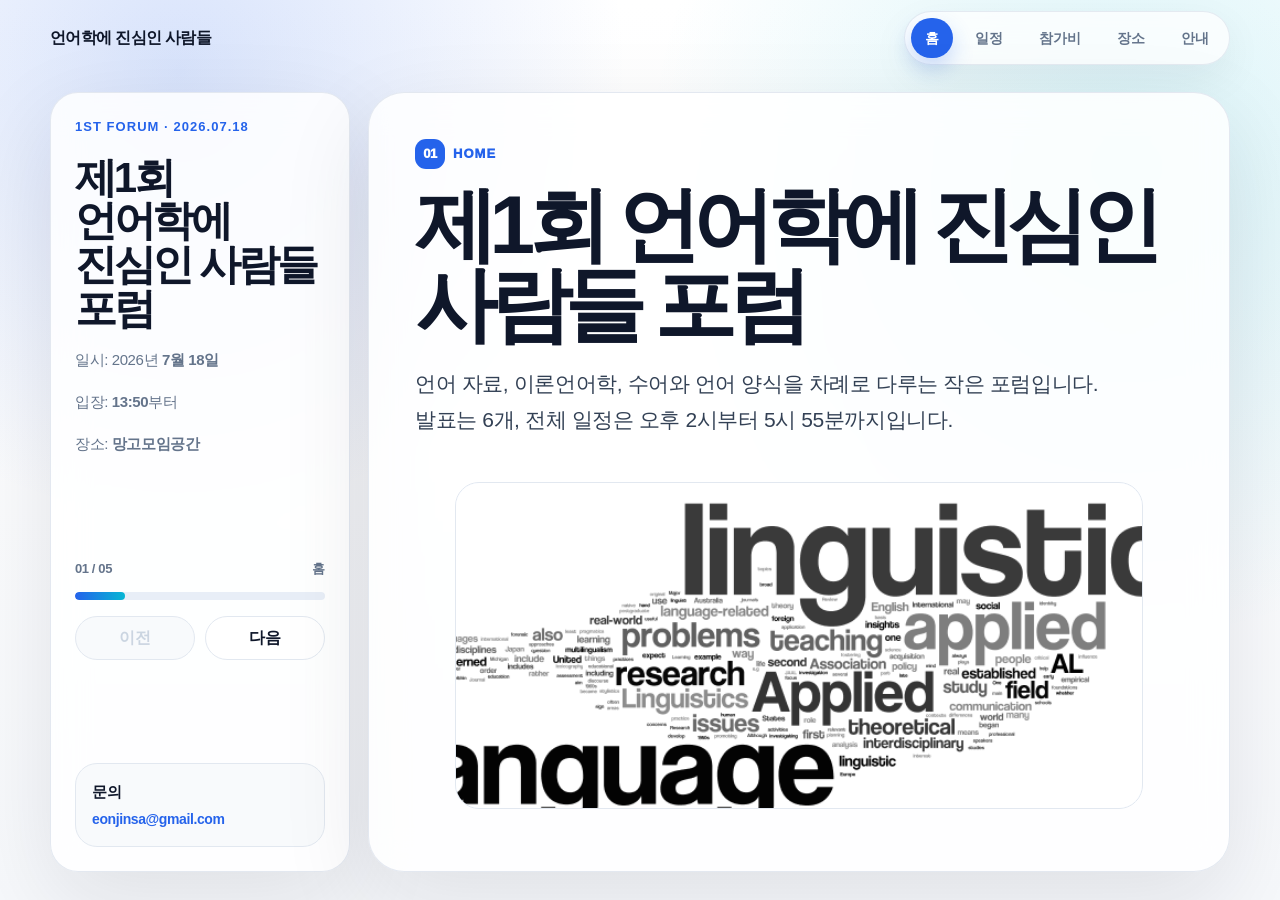
==== index.html @ 7b357a0b "Update index.html" ====
<!-- All texts are preliminary -->
<!doctype html>
<html lang="ko">
<head>
  <meta charset="utf-8" />
  <meta name="viewport" content="width=device-width, initial-scale=1" />
  <meta name="description" content="제1회 언어학에 진심인 사람들 포럼 안내: 일정, 장소, 참가비, 오시는 길" />
  <title>제1회 언어학에 진심인 사람들 포럼</title>
  <style>
    :root {
      --bg: #f6f8fb;
      --panel: #ffffff;
      --panel-2: #f8fafc;
      --ink: #0f172a;
      --muted: #64748b;
      --line: #e2e8f0;
      --accent: #2563eb;
      --accent-dark: #1d4ed8;
      --accent-soft: #eff6ff;
      --cyan: #06b6d4;
      --green: #10b981;
      --radius: 28px;
      --shadow: 0 30px 90px rgba(15, 23, 42, 0.10);
    }

    * { box-sizing: border-box; }

    html,
    body {
      height: 100%;
    }

    body {
      margin: 0;
      overflow: hidden;
      background:
        radial-gradient(circle at 14% 8%, rgba(37, 99, 235, 0.18), transparent 28rem),
        radial-gradient(circle at 88% 18%, rgba(6, 182, 212, 0.15), transparent 30rem),
        linear-gradient(180deg, #ffffff 0%, var(--bg) 100%);
      color: var(--ink);
      font-family: -apple-system, BlinkMacSystemFont, "Apple SD Gothic Neo", "Noto Sans KR", "Malgun Gothic", sans-serif;
      line-height: 1.58;
      letter-spacing: -0.025em;
      word-break: keep-all;
    }

    button,
    a {
      font: inherit;
      color: inherit;
    }

    .app {
      min-height: 100svh;
      display: grid;
      grid-template-rows: auto 1fr;
    }

    .topbar {
      width: min(1180px, calc(100% - 36px));
      margin: 0 auto;
      min-height: 76px;
      display: flex;
      align-items: center;
      justify-content: space-between;
      gap: 24px;
    }

    .brand {
      display: inline-flex;
      align-items: center;
      gap: 10px;
      min-width: max-content;
      font-weight: 900;
      letter-spacing: -0.04em;
    }

    .brand-mark {
      width: 34px;
      height: 34px;
      display: grid;
      place-items: center;
      border-radius: 12px;
      color: #fff;
      background: linear-gradient(135deg, var(--accent), var(--cyan));
      box-shadow: 0 10px 24px rgba(37, 99, 235, 0.22);
      font-size: 13px;
      letter-spacing: -0.08em;
    }

    .chapter-tabs {
      display: flex;
      align-items: center;
      gap: 8px;
      padding: 6px;
      border: 1px solid rgba(226, 232, 240, 0.9);
      border-radius: 999px;
      background: rgba(255, 255, 255, 0.75);
      backdrop-filter: blur(16px);
      box-shadow: 0 14px 40px rgba(15, 23, 42, 0.06);
    }

    .tab {
      appearance: none;
      border: 0;
      border-radius: 999px;
      background: transparent;
      color: var(--muted);
      cursor: pointer;
      padding: 9px 14px;
      font-size: 14px;
      font-weight: 800;
      transition: background 160ms ease, color 160ms ease, box-shadow 160ms ease;
    }

    .tab:hover {
      color: var(--accent);
      background: var(--accent-soft);
    }

    .tab.is-active {
      color: #fff;
      background: var(--accent);
      box-shadow: 0 10px 22px rgba(37, 99, 235, 0.24);
    }

    .deck {
      width: min(1180px, calc(100% - 36px));
      height: calc(100svh - 76px);
      min-height: 0;
      margin: 0 auto;
      padding: 16px 0 28px;
      display: grid;
      grid-template-columns: 300px minmax(0, 1fr);
      gap: 18px;
    }

    .side,
    .panel {
      min-height: 0;
      border: 1px solid rgba(226, 232, 240, 0.96);
      background: rgba(255, 255, 255, 0.84);
      backdrop-filter: blur(18px);
      box-shadow: var(--shadow);
    }

    .side {
      border-radius: var(--radius);
      padding: 24px;
      display: flex;
      flex-direction: column;
      justify-content: space-between;
      gap: 24px;
    }

    .event-label {
      margin: 0 0 18px;
      color: var(--accent);
      font-size: 13px;
      font-weight: 900;
      letter-spacing: 0.08em;
      text-transform: uppercase;
    }

    .side-title {
      margin: 0;
      font-size: clamp(28px, 3.6vw, 42px);
      line-height: 1.04;
      letter-spacing: -0.08em;
    }

    .side-copy {
      margin: 18px 0 0;
      color: var(--muted);
      font-size: 15px;
    }

    .progress-wrap {
      display: grid;
      gap: 12px;
    }

    .progress-top {
      display: flex;
      align-items: center;
      justify-content: space-between;
      gap: 14px;
      color: var(--muted);
      font-size: 13px;
      font-weight: 850;
    }

    .progress {
      height: 8px;
      overflow: hidden;
      border-radius: 999px;
      background: #e8eef7;
    }

    .progress span {
      display: block;
      width: 20%;
      height: 100%;
      border-radius: inherit;
      background: linear-gradient(90deg, var(--accent), var(--cyan));
      transition: width 260ms ease;
    }

    .side-actions {
      display: grid;
      grid-template-columns: 1fr 1fr;
      gap: 10px;
      margin-top: 16px;
    }

    .nav-button,
    .cta,
    .part-button {
      appearance: none;
      cursor: pointer;
      border: 1px solid var(--line);
      background: var(--panel);
      border-radius: 999px;
      font-weight: 900;
      transition: transform 160ms ease, background 160ms ease, color 160ms ease, border-color 160ms ease, box-shadow 160ms ease;
    }

    .nav-button {
      min-height: 44px;
      color: var(--ink);
    }

    .nav-button:hover,
    .cta.secondary:hover,
    .part-button:hover {
      transform: translateY(-1px);
      border-color: rgba(37, 99, 235, 0.35);
      color: var(--accent);
    }

    .nav-button:disabled {
      cursor: not-allowed;
      color: #cbd5e1;
      transform: none;
      background: #f8fafc;
    }

    .contact-box {
      padding: 16px;
      border-radius: 22px;
      background: var(--panel-2);
      border: 1px solid var(--line);
      color: var(--muted);
      font-size: 14px;
    }

    .contact-box strong {
      display: block;
      margin-bottom: 4px;
      color: var(--ink);
      font-size: 15px;
    }

    .contact-box a {
      text-decoration: none;
      color: var(--accent);
      font-weight: 900;
    }

    .panel {
      position: relative;
      overflow: hidden;
      border-radius: calc(var(--radius) + 8px);
    }

    .chapter {
      height: 100%;
      padding: clamp(26px, 4vw, 46px);
      display: grid;
      align-content: center;
      gap: 28px;
      animation: chapterIn 260ms ease both;
    }

    .chapter[hidden] {
      display: none !important;
    }

    @keyframes chapterIn {
      from { opacity: 0; transform: translateX(18px); }
      to { opacity: 1; transform: translateX(0); }
    }

    .chapter-header {
      display: flex;
      align-items: flex-start;
      justify-content: space-between;
      gap: 24px;
    }

    .chapter-kicker {
      display: inline-flex;
      align-items: center;
      gap: 8px;
      margin-bottom: 16px;
      color: var(--accent);
      font-size: 13px;
      font-weight: 950;
      letter-spacing: 0.08em;
      text-transform: uppercase;
    }

    .chapter-number {
      width: 30px;
      height: 30px;
      display: inline-grid;
      place-items: center;
      border-radius: 11px;
      color: #fff;
      background: var(--accent);
      letter-spacing: -0.04em;
    }

    h1,
    h2,
    h3,
    p {
      margin-top: 0;
    }

    h1 {
      max-width: 760px;
      margin-bottom: 20px;
      font-size: clamp(46px, 7vw, 82px);
      line-height: 0.98;
      letter-spacing: -0.09em;
    }

    h2 {
      margin-bottom: 12px;
      font-size: clamp(34px, 5vw, 64px);
      line-height: 1.02;
      letter-spacing: -0.085em;
    }

    .lead {
      max-width: 720px;
      margin-bottom: 0;
      color: #334155;
      font-size: clamp(17px, 2vw, 21px);
      line-height: 1.72;
    }

    .mini-note {
      color: var(--muted);
      font-size: 14px;
      font-weight: 800;
    }

    .hero-actions {
      display: flex;
      flex-wrap: wrap;
      gap: 10px;
      margin-top: 26px;
    }

    .cta {
      min-height: 46px;
      padding: 0 18px;
    }

    .cta.primary {
      border-color: transparent;
      color: #fff;
      background: var(--accent);
      box-shadow: 0 14px 30px rgba(37, 99, 235, 0.25);
    }

    .cta.primary:hover {
      background: var(--accent-dark);
      transform: translateY(-1px);
    }

    .cta.secondary {
      color: var(--ink);
      background: #fff;
    }

    .summary-grid {
      display: grid;
      grid-template-columns: repeat(4, minmax(0, 1fr));
      gap: 10px;
    }

    .summary-card,
    .info-card,
    .fee-card,
    .route-card,
    .slot,
    .notice-card {
      border: 1px solid var(--line);
      border-radius: 22px;
      background: #fff;
    }

    .summary-card {
      padding: 18px;
      min-height: 118px;
    }

    .label {
      display: block;
      margin-bottom: 10px;
      color: var(--muted);
      font-size: 13px;
      font-weight: 850;
    }

    .value {
      display: block;
      font-size: 18px;
      font-weight: 950;
      line-height: 1.35;
      letter-spacing: -0.045em;
    }

    .two-col {
      display: grid;
      grid-template-columns: 0.88fr 1.12fr;
      gap: 18px;
      align-items: start;
    }

    .info-card {
      padding: 22px;
    }

    .info-card strong {
      display: block;
      margin-bottom: 10px;
      font-size: 18px;
      letter-spacing: -0.05em;
    }

    .info-card p,
    .route-card p,
    .notice-card p {
      margin-bottom: 0;
      color: var(--muted);
    }

    .fee-grid {
      display: grid;
      grid-template-columns: repeat(3, minmax(0, 1fr));
      gap: 12px;
    }

    .fee-card {
      position: relative;
      overflow: hidden;
      padding: 24px;
      min-height: 190px;
    }

    .fee-card::after {
      content: "";
      position: absolute;
      width: 136px;
      height: 136px;
      right: -58px;
      bottom: -62px;
      border-radius: 999px;
      background: rgba(37, 99, 235, 0.10);
    }

    .fee-card:nth-child(2)::after { background: rgba(6, 182, 212, 0.12); }
    .fee-card:nth-child(3)::after { background: rgba(16, 185, 129, 0.12); }

    .fee-card strong {
      display: block;
      margin-bottom: 18px;
      color: var(--muted);
      font-size: 14px;
    }

    .fee-card span {
      display: block;
      color: var(--accent);
      font-size: clamp(34px, 5vw, 48px);
      font-weight: 950;
      line-height: 1;
      letter-spacing: -0.08em;
    }

    .fee-card p {
      position: relative;
      z-index: 1;
      margin: 18px 0 0;
      color: var(--muted);
      font-size: 14px;
    }

    .part-tabs {
      display: flex;
      flex-wrap: wrap;
      gap: 8px;
      margin-bottom: 16px;
    }

    .part-button {
      padding: 9px 14px;
      color: var(--muted);
      font-size: 14px;
      background: #fff;
    }

    .part-button.is-active {
      color: #fff;
      border-color: transparent;
      background: var(--accent);
      box-shadow: 0 10px 22px rgba(37, 99, 235, 0.20);
    }

    .part-panel[hidden] {
      display: none !important;
    }

    .schedule-box {
      display: grid;
      gap: 10px;
    }

    .slot {
      display: grid;
      grid-template-columns: 128px minmax(0, 1fr);
      gap: 18px;
      padding: 16px 18px;
    }

    .time {
      color: var(--accent);
      font-variant-numeric: tabular-nums;
      font-weight: 950;
      white-space: nowrap;
    }

    .slot h3 {
      margin: 0;
      font-size: 18px;
      font-weight: 850;
      line-height: 1.45;
      letter-spacing: -0.045em;
    }

    .meta {
      margin-top: 6px;
      color: var(--muted);
      font-size: 14px;
    }

    .muted-row {
      background: var(--panel-2);
    }

    .muted-row .time,
    .muted-row h3 {
      color: var(--muted);
    }

    .route-layout {
      display: grid;
      grid-template-columns: minmax(0, 0.9fr) minmax(0, 1.1fr);
      gap: 18px;
      align-items: start;
    }

    .route-card {
      padding: 22px;
    }

    .address {
      margin: 0 0 18px;
      font-size: clamp(24px, 3vw, 34px);
      font-weight: 950;
      line-height: 1.25;
      letter-spacing: -0.075em;
    }

    .route-list {
      margin: 0;
      padding: 0;
      list-style: none;
      display: grid;
      gap: 10px;
    }

    .route-list li {
      position: relative;
      padding-left: 34px;
      color: var(--muted);
    }

    .route-list li::before {
      content: counter(step);
      counter-increment: step;
      position: absolute;
      top: 1px;
      left: 0;
      width: 22px;
      height: 22px;
      display: grid;
      place-items: center;
      border-radius: 8px;
      color: #fff;
      background: var(--accent);
      font-size: 12px;
      font-weight: 950;
    }

    .route-list {
      counter-reset: step;
    }

    .map-card {
      overflow: hidden;
      border: 1px solid var(--line);
      border-radius: 24px;
      background: #eef4ff;
    }

    .map-card img {
      display: block;
      width: 100%;
      height: min(42vh, 360px);
      object-fit: cover;
    }

    .map-card figcaption,
    .map-fallback {
      padding: 12px 14px;
      color: var(--muted);
      font-size: 13px;
    }

    .map-fallback {
      display: none;
      min-height: 240px;
      place-items: center;
      text-align: center;
    }

    .map-card.missing .map-fallback {
      display: grid;
    }

    .notice-grid {
      display: grid;
      grid-template-columns: repeat(3, minmax(0, 1fr));
      gap: 12px;
    }

    .notice-card {
      padding: 22px;
      min-height: 170px;
    }

    .notice-card strong {
      display: block;
      margin-bottom: 12px;
      font-size: 20px;
      letter-spacing: -0.055em;
    }

    .email-link {
      display: inline-flex;
      align-items: center;
      gap: 8px;
      margin-top: 14px;
      padding: 10px 14px;
      border-radius: 999px;
      color: #fff;
      background: var(--accent);
      text-decoration: none;
      font-weight: 900;
    }

    .chapter-footer {
      display: flex;
      align-items: center;
      justify-content: space-between;
      gap: 16px;
      padding-top: 2px;
      color: var(--muted);
      font-size: 13px;
      font-weight: 800;
    }

    .mobile-tabs {
      display: none;
    }

    @media (max-width: 980px) {
      body { overflow: hidden; }

      .topbar {
        min-height: 68px;
      }

      .chapter-tabs {
        display: none;
      }

      .mobile-tabs {
        display: flex;
        gap: 8px;
        overflow-x: auto;
        padding: 0 0 8px;
        scrollbar-width: none;
      }

      .mobile-tabs::-webkit-scrollbar {
        display: none;
      }

      .deck {
        height: calc(100svh - 68px);
        padding: 10px 0 18px;
        grid-template-columns: 1fr;
        grid-template-rows: auto 1fr;
      }

      .side {
        padding: 14px;
        border-radius: 22px;
        gap: 12px;
      }

      .side-main {
        display: none;
      }

      .contact-box {
        display: none;
      }

      .side-actions {
        margin-top: 0;
      }

      .panel {
        overflow-y: auto;
        -webkit-overflow-scrolling: touch;
        border-radius: 24px;
      }

      .chapter {
        min-height: 100%;
        height: auto;
        align-content: start;
        padding: 24px;
      }

      .summary-grid,
      .fee-grid,
      .route-layout,
      .notice-grid,
      .two-col {
        grid-template-columns: 1fr;
      }

      .slot {
        grid-template-columns: 1fr;
        gap: 5px;
      }
    }

    @media (max-width: 620px) {
      .topbar,
      .deck {
        width: min(100% - 22px, 1180px);
      }

      .brand span:last-child {
        max-width: 220px;
        overflow: hidden;
        text-overflow: ellipsis;
        white-space: nowrap;
      }

      h1 {
        font-size: clamp(38px, 13vw, 60px);
      }

      h2 {
        font-size: clamp(32px, 11vw, 48px);
      }

      .summary-card,
      .fee-card,
      .info-card,
      .route-card,
      .notice-card {
        padding: 18px;
      }
    }

    @media (prefers-reduced-motion: reduce) {
      *, *::before, *::after {
        animation-duration: 1ms !important;
        transition-duration: 1ms !important;
        scroll-behavior: auto !important;
      }
    }
  </style>
</head>
<body>
  <div class="app">
    <header>
      <div class="topbar">
        <div class="brand" aria-label="언어학에 진심인 사람들">
          <span>언어학에 진심인 사람들</span>
        </div>

        <nav class="chapter-tabs" aria-label="챕터 이동" role="tablist">
          <button class="tab is-active" type="button" data-chapter="intro" role="tab" aria-selected="true">홈</button>
          <button class="tab" type="button" data-chapter="schedule" role="tab" aria-selected="false">일정</button>
          <button class="tab" type="button" data-chapter="fee" role="tab" aria-selected="false">참가비</button>
          <button class="tab" type="button" data-chapter="venue" role="tab" aria-selected="false">장소</button>
          <button class="tab" type="button" data-chapter="contact" role="tab" aria-selected="false">안내</button>
        </nav>
      </div>
    </header>

    <main class="deck">
      <aside class="side" aria-label="챕터 컨트롤">
        <div class="side-main">
          <p class="event-label">1st forum · 2026.07.18</p>
          <h2 class="side-title">제1회 언어학에 진심인 사람들 포럼</h2>
          <p class="side-copy">일시: 2026년 <b>7월 18일</b></p>
<p class="side-copy">입장: <b>13:50</b>부터</p>
<p class="side-copy">장소: <b>망고모임공간</b></p>
        </div>

        <div>
          <nav class="mobile-tabs" aria-label="모바일 챕터 이동" role="tablist">
            <button class="tab is-active" type="button" data-chapter="intro" role="tab" aria-selected="true">홈</button>
            <button class="tab" type="button" data-chapter="schedule" role="tab" aria-selected="false">일정</button>
            <button class="tab" type="button" data-chapter="fee" role="tab" aria-selected="false">참가비</button>
            <button class="tab" type="button" data-chapter="venue" role="tab" aria-selected="false">장소</button>
            <button class="tab" type="button" data-chapter="contact" role="tab" aria-selected="false">안내</button>
          </nav>

          <div class="progress-wrap" aria-label="챕터 진행률">
            <div class="progress-top">
              <span id="chapterCount">01 / 05</span>
              <span id="chapterName">Home</span>
            </div>
            <div class="progress" aria-hidden="true"><span id="progressBar"></span></div>
          </div>

          <div class="side-actions">
            <button class="nav-button" type="button" id="prevChapter">이전</button>
            <button class="nav-button" type="button" id="nextChapter">다음</button>
          </div>
        </div>

        <div class="contact-box">
          <strong>문의</strong>
          <a href="mailto:eonjinsa@gmail.com">eonjinsa@gmail.com</a>
        </div>
      </aside>

      <section class="panel" aria-live="polite">
        <article class="chapter" data-panel="intro" role="tabpanel">
          <div>
            <span class="chapter-kicker"><span class="chapter-number">01</span> Home</span>
            <h1>제1회 언어학에 진심인 사람들 포럼</h1>
            <p class="lead">
              언어 자료, 이론언어학, 수어와 언어 양식을 차례로 다루는 작은 포럼입니다.
              발표는 6개, 전체 일정은 오후 2시부터 5시 55분까지입니다.
            </p>
         

          </div>
<figure class="map-card">
          <img src="assets/linguistics.png" alt="assets/linguistics" width="300" height="200">
<figure>
        </article>

        <article class="chapter" data-panel="schedule" role="tabpanel" hidden>
          <div class="chapter-header">
            <div>
              <span class="chapter-kicker"><span class="chapter-number">02</span> Schedule</span>
              <h2>일정</h2>
            </div>
          </div>

          <div>
            <div class="part-tabs" role="tablist" aria-label="일정 세부 챕터">
              <button class="part-button is-active" type="button" data-part="part1" role="tab" aria-selected="true">1부</button>
              <button class="part-button" type="button" data-part="part2" role="tab" aria-selected="false">2부</button>
              <button class="part-button" type="button" data-part="part3" role="tab" aria-selected="false">3부</button>
              <button class="part-button" type="button" data-part="flow" role="tab" aria-selected="false">전체 흐름</button>
            </div>

            <div class="part-panel schedule-box" data-part-panel="part1">
              <article class="slot muted-row">
                <div class="time">14:00–14:05</div>
                <div><h3>개회 및 일정 안내</h3></div>
              </article>
              <article class="slot">
                <div class="time">14:05–14:30</div>
                <div>
                  <h3>문어 여진어 및 여진어파 언어들의 부정어/보빈의 거란어 내 한국어족 차용어 논문에 대한 고찰</h3>
                  <div class="meta">역사비교언어학 · 문헌학 · 국어사</div>
                </div>
              </article>
              <article class="slot">
                <div class="time">14:30–14:55</div>
                <div>
                  <h3>현 나바호어 사전의 개선 방안</h3>
                  <div class="meta">사전학 · 기술언어학 · 형태론 · 의미론</div>
                </div>
              </article>
              <article class="slot muted-row">
                <div class="time">14:55–15:25</div>
                <div><h3>1부 질의응답 및 휴식</h3></div>
              </article>
            </div>

            <div class="part-panel schedule-box" data-part-panel="part2" hidden>
              <article class="slot">
                <div class="time">15:25–15:50</div>
                <div>
                  <h3>아랍어 비연결 형태론의 음운론적 양상</h3>
                  <div class="meta">형태론 · 이론음운론</div>
                </div>
              </article>
              <article class="slot">
                <div class="time">15:50–16:15</div>
                <div>
                  <h3><i>Cue Competition in Korean Sentence Processing: Effects of Scrambling and Case Marking Attenuation</i></h3>
                  <div class="meta">통사론 · 심리언어학</div>
                </div>
              </article>
              <article class="slot muted-row">
                <div class="time">16:15–16:45</div>
                <div><h3>2부 질의응답 및 휴식</h3></div>
              </article>
            </div>

            <div class="part-panel schedule-box" data-part-panel="part3" hidden>
              <article class="slot">
                <div class="time">16:45–17:10</div>
                <div>
                  <h3>수화언어의 분류사와 오스트레일리아 원주민 언어의 동사 분류사 비교: 한국 수어와 아닌딜랴콰어를 중심으로</h3>
                  <div class="meta">수어학 · 언어유형론</div>
                </div>
              </article>
              <article class="slot">
                <div class="time">17:10–17:35</div>
                <div>
                  <h3>수어의 비선형성 및 동시성: 자질, 음소, 형태소, 단어 수준에서 나타나는 수어의 동시표현 현상</h3>
                  <div class="meta">수어음운론 · 수어음성학</div>
                </div>
              </article>
              <article class="slot muted-row">
                <div class="time">17:35–17:55</div>
                <div><h3>3부 질의응답 및 폐회</h3></div>
              </article>
            </div>

            <div class="part-panel schedule-box" data-part-panel="flow" hidden>
              <article class="slot"><div class="time">14:00</div><div><h3>개회</h3><div class="meta">일정 안내 후 1부 시작</div></div></article>
              <article class="slot"><div class="time">14:05</div><div><h3>1부 · 개별 언어 자료와 언어 기술</h3><div class="meta">발표 2개 · Q&amp;A · 휴식</div></div></article>
              <article class="slot"><div class="time">15:25</div><div><h3>2부 · 이론언어학</h3><div class="meta">발표 2개 · Q&amp;A · 휴식</div></div></article>
              <article class="slot"><div class="time">16:45</div><div><h3>3부 · 수어와 언어 양식</h3><div class="meta">발표 2개 · Q&amp;A · 폐회</div></div></article>
            </div>
          </div>
        </article>

        <article class="chapter" data-panel="fee" role="tabpanel" hidden>
          <div>
            <span class="chapter-kicker"><span class="chapter-number">03</span> Fee</span>
            <h2>참가비</h2>
            <p class="lead">참가 유형에 따라 아래 금액으로 운영됩니다. 납부와 비대면 접속 안내는 신청자에게 별도로 전달됩니다.</p>
          </div>

          <div class="fee-grid">
            <article class="fee-card">
              <strong>성인 참가</strong>
              <span>10,000원</span>
              <p>현장 참석 성인 참가자 기준입니다.</p>
            </article>
            <article class="fee-card">
              <strong>미성년자 참가</strong>
              <span>5,000원</span>
              <p>현장 참석 미성년자 참가자 기준입니다.</p>
            </article>
            <article class="fee-card">
              <strong>비대면 참가</strong>
              <span>5,000원</span>
              <p>온라인으로 참여하는 참가자 기준입니다.</p>
            </article>
          </div>

          <div class="info-card">
            <strong>입장 안내</strong>
            <p>현장 입장은 오후 1시 50분부터 가능합니다.</p>
          </div>
        </article>

        <article class="chapter" data-panel="venue" role="tabpanel" hidden>
          <div>
            <span class="chapter-kicker"><span class="chapter-number">04</span> Venue</span>
            <h2>장소</h2>
            <p class="lead">행사장은 강남역 인근의 망고모임공간입니다.</p>
          </div>

          <div class="route-layout">
            <div class="route-card">
              <p class="address">서울특별시 서초구 서초대로77길 9<br />9층 망고모임공간</p>
<br></br>
              <ol class="route-list">
                <li>강남역 10번 출구 이용을 권장합니다.</li>
                <li>서초대로77길 안쪽으로 이동합니다.</li>
                <li>건물 도착 후 엘리베이터로 9층까지 올라오시면 됩니다.</li>
              </ol>
            </div>

            <figure class="map-card">
              <img src="assets/mango-location-map.jpg" alt="강남역 주변 망고모임공간 위치 지도" onerror="this.parentElement.classList.add('missing'); this.remove();" />
              <div class="map-fallback">지도 이미지는 HTML 파일과 같은 폴더의<br /><code>mango-location-map.jpg</code>를 불러옵니다.</div>
              <figcaption>강남역 10번 출구 인근에 표시된 망고모임공간 위치 안내 지도입니다.</figcaption>
            </figure>
          </div>
        </article>

        <article class="chapter" data-panel="contact" role="tabpanel" hidden>
          <div>
            <span class="chapter-kicker"><span class="chapter-number">05</span> Guide</span>
            <h2>운영 안내</h2>
          </div>

          <div class="notice-grid">
            <article class="notice-card">
              <strong>발표 시간</strong>
              <p>각 발표는 25분으로 진행합니다.</p>
            </article>
            <article class="notice-card">
              <strong>질의응답</strong>
              <p>질의응답은 각 부가 끝난 뒤 15분 동안 종합적으로 진행합니다.</p>
            </article>
            <article class="notice-card">
              <strong>휴식</strong>
              <p>1부와 2부 종료 후 각각 15분의 휴식 시간이 있습니다.</p>
            </article>
          </div>

          <div class="two-col">
            <div class="info-card">
              <strong>포럼 구성</strong>
              <p>1부는 개별 언어 자료와 언어 기술, 2부는 이론언어학, 3부는 수어와 언어 양식을 다룹니다.</p>
            </div>
          </div>
        </article>
      </section>
    </main>
  </div>

  <script>
    const chapterOrder = ["intro", "schedule", "fee", "venue", "contact"];
    const chapterLabels = {
      intro: "홈",
      schedule: "일정",
      fee: "참가비",
      venue: "장소",
      contact: "안내"
    };

    const tabs = Array.from(document.querySelectorAll("[data-chapter]"));
    const panels = Array.from(document.querySelectorAll("[data-panel]"));
    const countEl = document.getElementById("chapterCount");
    const nameEl = document.getElementById("chapterName");
    const progressBar = document.getElementById("progressBar");
    const prevButton = document.getElementById("prevChapter");
    const nextButton = document.getElementById("nextChapter");

    let currentIndex = 0;

    function setChapter(target, updateHash = true) {
      const nextIndex = typeof target === "number" ? target : chapterOrder.indexOf(target);
      if (nextIndex < 0 || nextIndex >= chapterOrder.length) return;

      currentIndex = nextIndex;
      const activeKey = chapterOrder[currentIndex];

      panels.forEach((panel) => {
        const active = panel.dataset.panel === activeKey;
        panel.hidden = !active;
        panel.setAttribute("aria-hidden", String(!active));
      });

      tabs.forEach((tab) => {
        const active = tab.dataset.chapter === activeKey;
        tab.classList.toggle("is-active", active);
        tab.setAttribute("aria-selected", String(active));
      });

      countEl.textContent = String(currentIndex + 1).padStart(2, "0") + " / " + String(chapterOrder.length).padStart(2, "0");
      nameEl.textContent = chapterLabels[activeKey];
      progressBar.style.width = ((currentIndex + 1) / chapterOrder.length * 100) + "%";
      prevButton.disabled = currentIndex === 0;
      nextButton.disabled = currentIndex === chapterOrder.length - 1;

      if (updateHash) {
        history.replaceState(null, "", "#" + activeKey);
      }
    }

    tabs.forEach((tab) => {
      tab.addEventListener("click", () => setChapter(tab.dataset.chapter));
    });

    document.querySelectorAll("[data-go]").forEach((button) => {
      button.addEventListener("click", () => setChapter(button.dataset.go));
    });

    prevButton.addEventListener("click", () => setChapter(currentIndex - 1));
    nextButton.addEventListener("click", () => setChapter(currentIndex + 1));

    document.addEventListener("keydown", (event) => {
      if (event.key === "ArrowRight") setChapter(currentIndex + 1);
      if (event.key === "ArrowLeft") setChapter(currentIndex - 1);
    });

    document.querySelectorAll("[data-part]").forEach((button) => {
      button.addEventListener("click", () => {
        const key = button.dataset.part;
        document.querySelectorAll("[data-part]").forEach((partButton) => {
          const active = partButton.dataset.part === key;
          partButton.classList.toggle("is-active", active);
          partButton.setAttribute("aria-selected", String(active));
        });
        document.querySelectorAll("[data-part-panel]").forEach((panel) => {
          panel.hidden = panel.dataset.partPanel !== key;
        });
      });
    });

    const initialKey = location.hash.replace("#", "");
    setChapter(chapterOrder.includes(initialKey) ? initialKey : "intro", false);
  </script>
</body>
</html>
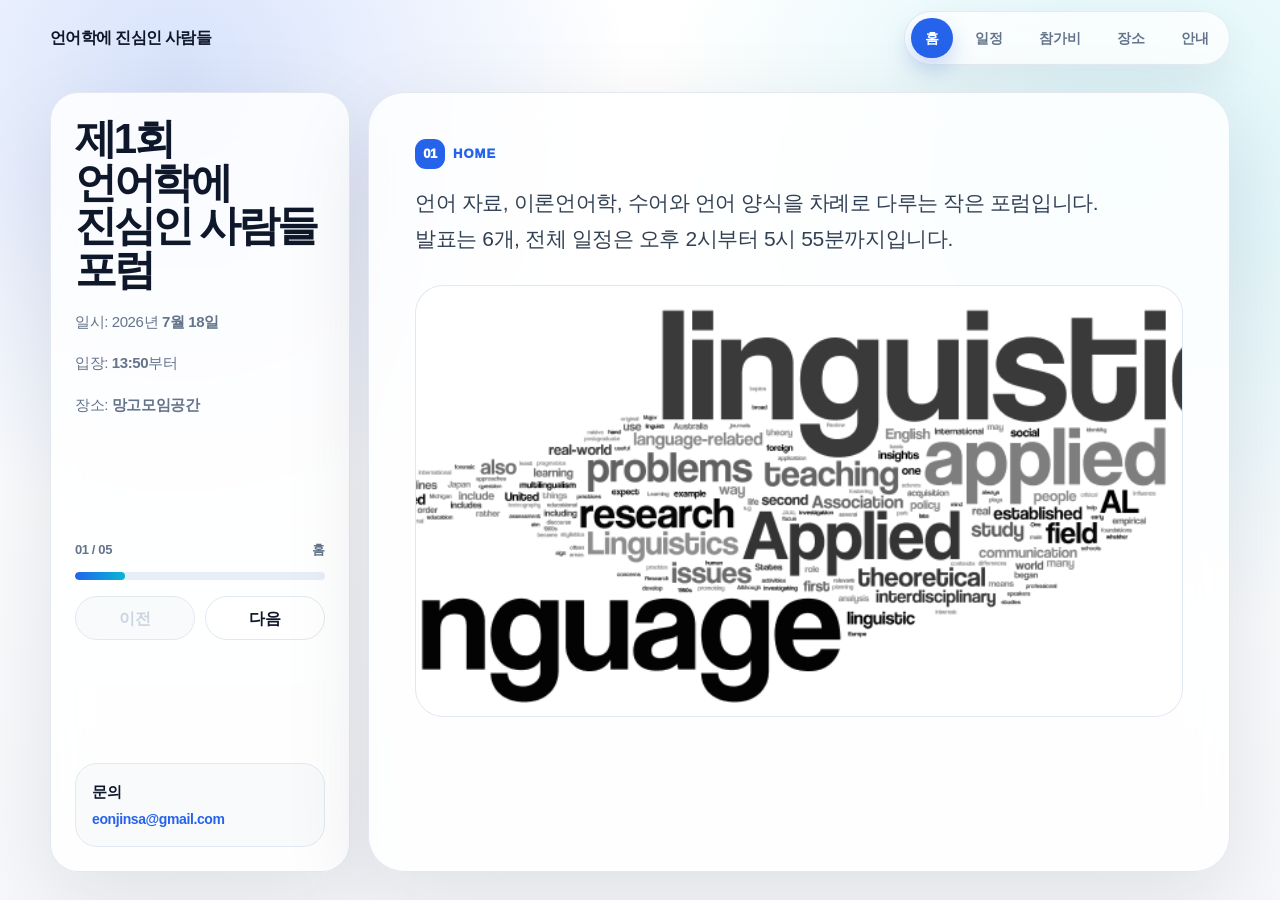
==== commit 947899d0: "Update index.html" ====
--- a/index.html
+++ b/index.html
@@ -635,6 +635,30 @@
       object-fit: cover;
     }
 
+    .chapter[data-panel="intro"] {
+      grid-template-rows: auto minmax(0, 1fr);
+      align-content: stretch;
+    }
+
+    .linguistics-card {
+      width: 100%;
+      height: 80%;
+      min-height: 0;
+      margin: 0;
+      overflow: hidden;
+      border: 1px solid var(--line);
+      border-radius: 28px;
+      background: #e2e8f0;
+    }
+
+    .linguistics-card img {
+      display: block;
+      width: 100%;
+      height: 100%;
+      object-fit: cover;
+      object-position: center;
+    }
+
     .map-card figcaption,
     .map-fallback {
       padding: 12px 14px;
@@ -760,6 +784,14 @@
         padding: 24px;
       }
 
+      .chapter[data-panel="intro"] {
+        grid-template-rows: auto minmax(320px, 1fr);
+      }
+
+      .linguistics-card {
+        min-height: 320px;
+      }
+
       .summary-grid,
       .fee-grid,
       .route-layout,
@@ -801,6 +833,11 @@
       .route-card,
       .notice-card {
         padding: 18px;
+      }
+
+
+      .linguistics-card {
+        min-height: 280px;
       }
     }
 
@@ -834,7 +871,6 @@
     <main class="deck">
       <aside class="side" aria-label="챕터 컨트롤">
         <div class="side-main">
-          <p class="event-label">1st forum · 2026.07.18</p>
           <h2 class="side-title">제1회 언어학에 진심인 사람들 포럼</h2>
           <p class="side-copy">일시: 2026년 <b>7월 18일</b></p>
 <p class="side-copy">입장: <b>13:50</b>부터</p>
@@ -874,7 +910,6 @@
         <article class="chapter" data-panel="intro" role="tabpanel">
           <div>
             <span class="chapter-kicker"><span class="chapter-number">01</span> Home</span>
-            <h1>제1회 언어학에 진심인 사람들 포럼</h1>
             <p class="lead">
               언어 자료, 이론언어학, 수어와 언어 양식을 차례로 다루는 작은 포럼입니다.
               발표는 6개, 전체 일정은 오후 2시부터 5시 55분까지입니다.
@@ -882,9 +917,10 @@
          
 
           </div>
-<figure class="map-card">
-          <img src="assets/linguistics.png" alt="assets/linguistics" width="300" height="200">
-<figure>
+
+          <figure class="linguistics-card" aria-label="언어학 포럼 이미지">
+            <img src="assets/linguistics.png" alt="언어학 포럼 이미지" />
+          </figure>
         </article>
 
         <article class="chapter" data-panel="schedule" role="tabpanel" hidden>
@@ -1031,7 +1067,6 @@
             <figure class="map-card">
               <img src="assets/mango-location-map.jpg" alt="강남역 주변 망고모임공간 위치 지도" onerror="this.parentElement.classList.add('missing'); this.remove();" />
               <div class="map-fallback">지도 이미지는 HTML 파일과 같은 폴더의<br /><code>mango-location-map.jpg</code>를 불러옵니다.</div>
-              <figcaption>강남역 10번 출구 인근에 표시된 망고모임공간 위치 안내 지도입니다.</figcaption>
             </figure>
           </div>
         </article>
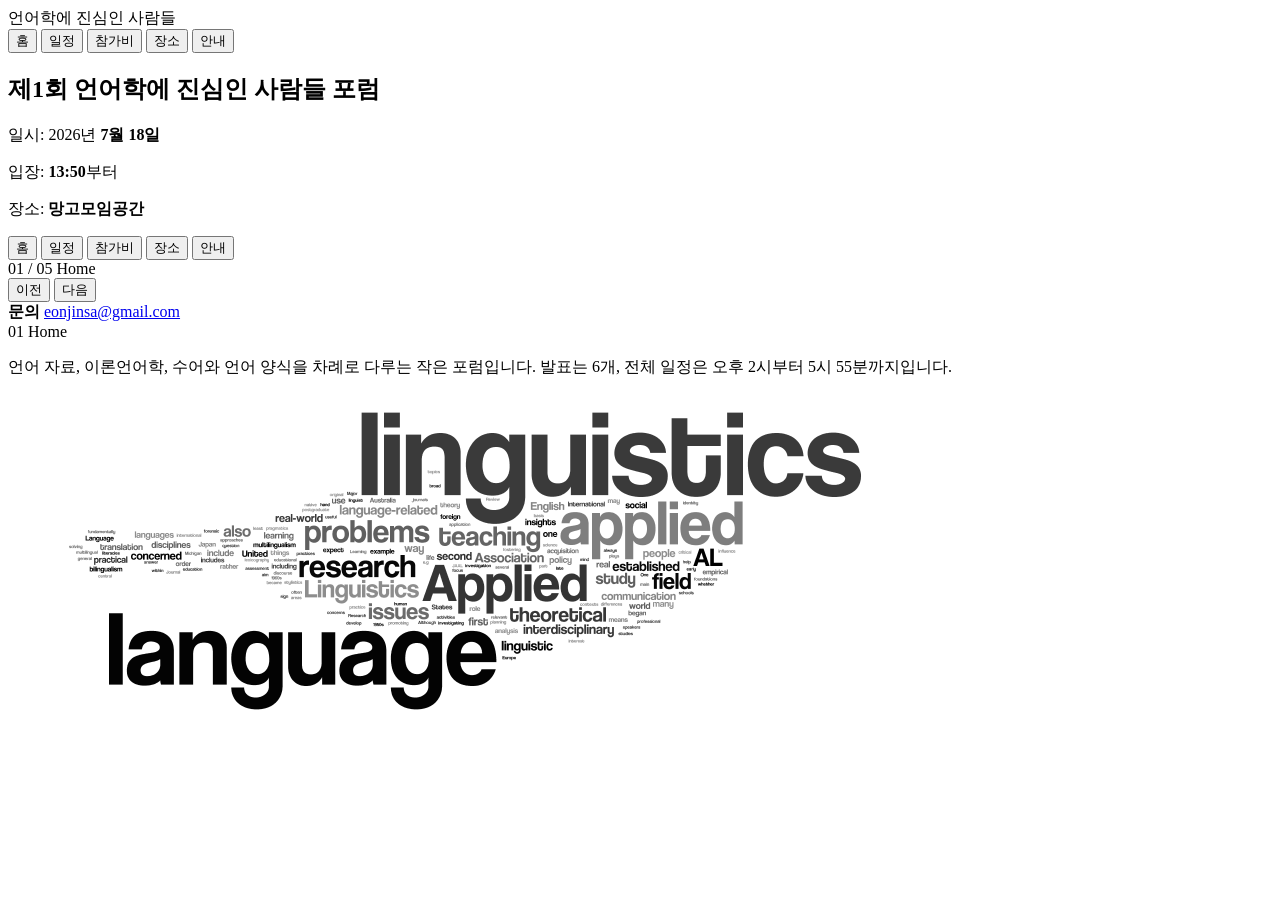
==== commit f5e45a5c: "Update index.html" ====
--- a/index.html
+++ b/index.html
@@ -1,4 +1,4 @@
-<!-- All texts are preliminary -->
+
 <!doctype html>
 <html lang="ko">
 <head>
@@ -6,849 +6,7 @@
   <meta name="viewport" content="width=device-width, initial-scale=1" />
   <meta name="description" content="제1회 언어학에 진심인 사람들 포럼 안내: 일정, 장소, 참가비, 오시는 길" />
   <title>제1회 언어학에 진심인 사람들 포럼</title>
-  <style>
-    :root {
-      --bg: #f6f8fb;
-      --panel: #ffffff;
-      --panel-2: #f8fafc;
-      --ink: #0f172a;
-      --muted: #64748b;
-      --line: #e2e8f0;
-      --accent: #2563eb;
-      --accent-dark: #1d4ed8;
-      --accent-soft: #eff6ff;
-      --cyan: #06b6d4;
-      --green: #10b981;
-      --radius: 28px;
-      --shadow: 0 30px 90px rgba(15, 23, 42, 0.10);
-    }
-
-    * { box-sizing: border-box; }
-
-    html,
-    body {
-      height: 100%;
-    }
-
-    body {
-      margin: 0;
-      overflow: hidden;
-      background:
-        radial-gradient(circle at 14% 8%, rgba(37, 99, 235, 0.18), transparent 28rem),
-        radial-gradient(circle at 88% 18%, rgba(6, 182, 212, 0.15), transparent 30rem),
-        linear-gradient(180deg, #ffffff 0%, var(--bg) 100%);
-      color: var(--ink);
-      font-family: -apple-system, BlinkMacSystemFont, "Apple SD Gothic Neo", "Noto Sans KR", "Malgun Gothic", sans-serif;
-      line-height: 1.58;
-      letter-spacing: -0.025em;
-      word-break: keep-all;
-    }
-
-    button,
-    a {
-      font: inherit;
-      color: inherit;
-    }
-
-    .app {
-      min-height: 100svh;
-      display: grid;
-      grid-template-rows: auto 1fr;
-    }
-
-    .topbar {
-      width: min(1180px, calc(100% - 36px));
-      margin: 0 auto;
-      min-height: 76px;
-      display: flex;
-      align-items: center;
-      justify-content: space-between;
-      gap: 24px;
-    }
-
-    .brand {
-      display: inline-flex;
-      align-items: center;
-      gap: 10px;
-      min-width: max-content;
-      font-weight: 900;
-      letter-spacing: -0.04em;
-    }
-
-    .brand-mark {
-      width: 34px;
-      height: 34px;
-      display: grid;
-      place-items: center;
-      border-radius: 12px;
-      color: #fff;
-      background: linear-gradient(135deg, var(--accent), var(--cyan));
-      box-shadow: 0 10px 24px rgba(37, 99, 235, 0.22);
-      font-size: 13px;
-      letter-spacing: -0.08em;
-    }
-
-    .chapter-tabs {
-      display: flex;
-      align-items: center;
-      gap: 8px;
-      padding: 6px;
-      border: 1px solid rgba(226, 232, 240, 0.9);
-      border-radius: 999px;
-      background: rgba(255, 255, 255, 0.75);
-      backdrop-filter: blur(16px);
-      box-shadow: 0 14px 40px rgba(15, 23, 42, 0.06);
-    }
-
-    .tab {
-      appearance: none;
-      border: 0;
-      border-radius: 999px;
-      background: transparent;
-      color: var(--muted);
-      cursor: pointer;
-      padding: 9px 14px;
-      font-size: 14px;
-      font-weight: 800;
-      transition: background 160ms ease, color 160ms ease, box-shadow 160ms ease;
-    }
-
-    .tab:hover {
-      color: var(--accent);
-      background: var(--accent-soft);
-    }
-
-    .tab.is-active {
-      color: #fff;
-      background: var(--accent);
-      box-shadow: 0 10px 22px rgba(37, 99, 235, 0.24);
-    }
-
-    .deck {
-      width: min(1180px, calc(100% - 36px));
-      height: calc(100svh - 76px);
-      min-height: 0;
-      margin: 0 auto;
-      padding: 16px 0 28px;
-      display: grid;
-      grid-template-columns: 300px minmax(0, 1fr);
-      gap: 18px;
-    }
-
-    .side,
-    .panel {
-      min-height: 0;
-      border: 1px solid rgba(226, 232, 240, 0.96);
-      background: rgba(255, 255, 255, 0.84);
-      backdrop-filter: blur(18px);
-      box-shadow: var(--shadow);
-    }
-
-    .side {
-      border-radius: var(--radius);
-      padding: 24px;
-      display: flex;
-      flex-direction: column;
-      justify-content: space-between;
-      gap: 24px;
-    }
-
-    .event-label {
-      margin: 0 0 18px;
-      color: var(--accent);
-      font-size: 13px;
-      font-weight: 900;
-      letter-spacing: 0.08em;
-      text-transform: uppercase;
-    }
-
-    .side-title {
-      margin: 0;
-      font-size: clamp(28px, 3.6vw, 42px);
-      line-height: 1.04;
-      letter-spacing: -0.08em;
-    }
-
-    .side-copy {
-      margin: 18px 0 0;
-      color: var(--muted);
-      font-size: 15px;
-    }
-
-    .progress-wrap {
-      display: grid;
-      gap: 12px;
-    }
-
-    .progress-top {
-      display: flex;
-      align-items: center;
-      justify-content: space-between;
-      gap: 14px;
-      color: var(--muted);
-      font-size: 13px;
-      font-weight: 850;
-    }
-
-    .progress {
-      height: 8px;
-      overflow: hidden;
-      border-radius: 999px;
-      background: #e8eef7;
-    }
-
-    .progress span {
-      display: block;
-      width: 20%;
-      height: 100%;
-      border-radius: inherit;
-      background: linear-gradient(90deg, var(--accent), var(--cyan));
-      transition: width 260ms ease;
-    }
-
-    .side-actions {
-      display: grid;
-      grid-template-columns: 1fr 1fr;
-      gap: 10px;
-      margin-top: 16px;
-    }
-
-    .nav-button,
-    .cta,
-    .part-button {
-      appearance: none;
-      cursor: pointer;
-      border: 1px solid var(--line);
-      background: var(--panel);
-      border-radius: 999px;
-      font-weight: 900;
-      transition: transform 160ms ease, background 160ms ease, color 160ms ease, border-color 160ms ease, box-shadow 160ms ease;
-    }
-
-    .nav-button {
-      min-height: 44px;
-      color: var(--ink);
-    }
-
-    .nav-button:hover,
-    .cta.secondary:hover,
-    .part-button:hover {
-      transform: translateY(-1px);
-      border-color: rgba(37, 99, 235, 0.35);
-      color: var(--accent);
-    }
-
-    .nav-button:disabled {
-      cursor: not-allowed;
-      color: #cbd5e1;
-      transform: none;
-      background: #f8fafc;
-    }
-
-    .contact-box {
-      padding: 16px;
-      border-radius: 22px;
-      background: var(--panel-2);
-      border: 1px solid var(--line);
-      color: var(--muted);
-      font-size: 14px;
-    }
-
-    .contact-box strong {
-      display: block;
-      margin-bottom: 4px;
-      color: var(--ink);
-      font-size: 15px;
-    }
-
-    .contact-box a {
-      text-decoration: none;
-      color: var(--accent);
-      font-weight: 900;
-    }
-
-    .panel {
-      position: relative;
-      overflow: hidden;
-      border-radius: calc(var(--radius) + 8px);
-    }
-
-    .chapter {
-      height: 100%;
-      padding: clamp(26px, 4vw, 46px);
-      display: grid;
-      align-content: center;
-      gap: 28px;
-      animation: chapterIn 260ms ease both;
-    }
-
-    .chapter[hidden] {
-      display: none !important;
-    }
-
-    @keyframes chapterIn {
-      from { opacity: 0; transform: translateX(18px); }
-      to { opacity: 1; transform: translateX(0); }
-    }
-
-    .chapter-header {
-      display: flex;
-      align-items: flex-start;
-      justify-content: space-between;
-      gap: 24px;
-    }
-
-    .chapter-kicker {
-      display: inline-flex;
-      align-items: center;
-      gap: 8px;
-      margin-bottom: 16px;
-      color: var(--accent);
-      font-size: 13px;
-      font-weight: 950;
-      letter-spacing: 0.08em;
-      text-transform: uppercase;
-    }
-
-    .chapter-number {
-      width: 30px;
-      height: 30px;
-      display: inline-grid;
-      place-items: center;
-      border-radius: 11px;
-      color: #fff;
-      background: var(--accent);
-      letter-spacing: -0.04em;
-    }
-
-    h1,
-    h2,
-    h3,
-    p {
-      margin-top: 0;
-    }
-
-    h1 {
-      max-width: 760px;
-      margin-bottom: 20px;
-      font-size: clamp(46px, 7vw, 82px);
-      line-height: 0.98;
-      letter-spacing: -0.09em;
-    }
-
-    h2 {
-      margin-bottom: 12px;
-      font-size: clamp(34px, 5vw, 64px);
-      line-height: 1.02;
-      letter-spacing: -0.085em;
-    }
-
-    .lead {
-      max-width: 720px;
-      margin-bottom: 0;
-      color: #334155;
-      font-size: clamp(17px, 2vw, 21px);
-      line-height: 1.72;
-    }
-
-    .mini-note {
-      color: var(--muted);
-      font-size: 14px;
-      font-weight: 800;
-    }
-
-    .hero-actions {
-      display: flex;
-      flex-wrap: wrap;
-      gap: 10px;
-      margin-top: 26px;
-    }
-
-    .cta {
-      min-height: 46px;
-      padding: 0 18px;
-    }
-
-    .cta.primary {
-      border-color: transparent;
-      color: #fff;
-      background: var(--accent);
-      box-shadow: 0 14px 30px rgba(37, 99, 235, 0.25);
-    }
-
-    .cta.primary:hover {
-      background: var(--accent-dark);
-      transform: translateY(-1px);
-    }
-
-    .cta.secondary {
-      color: var(--ink);
-      background: #fff;
-    }
-
-    .summary-grid {
-      display: grid;
-      grid-template-columns: repeat(4, minmax(0, 1fr));
-      gap: 10px;
-    }
-
-    .summary-card,
-    .info-card,
-    .fee-card,
-    .route-card,
-    .slot,
-    .notice-card {
-      border: 1px solid var(--line);
-      border-radius: 22px;
-      background: #fff;
-    }
-
-    .summary-card {
-      padding: 18px;
-      min-height: 118px;
-    }
-
-    .label {
-      display: block;
-      margin-bottom: 10px;
-      color: var(--muted);
-      font-size: 13px;
-      font-weight: 850;
-    }
-
-    .value {
-      display: block;
-      font-size: 18px;
-      font-weight: 950;
-      line-height: 1.35;
-      letter-spacing: -0.045em;
-    }
-
-    .two-col {
-      display: grid;
-      grid-template-columns: 0.88fr 1.12fr;
-      gap: 18px;
-      align-items: start;
-    }
-
-    .info-card {
-      padding: 22px;
-    }
-
-    .info-card strong {
-      display: block;
-      margin-bottom: 10px;
-      font-size: 18px;
-      letter-spacing: -0.05em;
-    }
-
-    .info-card p,
-    .route-card p,
-    .notice-card p {
-      margin-bottom: 0;
-      color: var(--muted);
-    }
-
-    .fee-grid {
-      display: grid;
-      grid-template-columns: repeat(3, minmax(0, 1fr));
-      gap: 12px;
-    }
-
-    .fee-card {
-      position: relative;
-      overflow: hidden;
-      padding: 24px;
-      min-height: 190px;
-    }
-
-    .fee-card::after {
-      content: "";
-      position: absolute;
-      width: 136px;
-      height: 136px;
-      right: -58px;
-      bottom: -62px;
-      border-radius: 999px;
-      background: rgba(37, 99, 235, 0.10);
-    }
-
-    .fee-card:nth-child(2)::after { background: rgba(6, 182, 212, 0.12); }
-    .fee-card:nth-child(3)::after { background: rgba(16, 185, 129, 0.12); }
-
-    .fee-card strong {
-      display: block;
-      margin-bottom: 18px;
-      color: var(--muted);
-      font-size: 14px;
-    }
-
-    .fee-card span {
-      display: block;
-      color: var(--accent);
-      font-size: clamp(34px, 5vw, 48px);
-      font-weight: 950;
-      line-height: 1;
-      letter-spacing: -0.08em;
-    }
-
-    .fee-card p {
-      position: relative;
-      z-index: 1;
-      margin: 18px 0 0;
-      color: var(--muted);
-      font-size: 14px;
-    }
-
-    .part-tabs {
-      display: flex;
-      flex-wrap: wrap;
-      gap: 8px;
-      margin-bottom: 16px;
-    }
-
-    .part-button {
-      padding: 9px 14px;
-      color: var(--muted);
-      font-size: 14px;
-      background: #fff;
-    }
-
-    .part-button.is-active {
-      color: #fff;
-      border-color: transparent;
-      background: var(--accent);
-      box-shadow: 0 10px 22px rgba(37, 99, 235, 0.20);
-    }
-
-    .part-panel[hidden] {
-      display: none !important;
-    }
-
-    .schedule-box {
-      display: grid;
-      gap: 10px;
-    }
-
-    .slot {
-      display: grid;
-      grid-template-columns: 128px minmax(0, 1fr);
-      gap: 18px;
-      padding: 16px 18px;
-    }
-
-    .time {
-      color: var(--accent);
-      font-variant-numeric: tabular-nums;
-      font-weight: 950;
-      white-space: nowrap;
-    }
-
-    .slot h3 {
-      margin: 0;
-      font-size: 18px;
-      font-weight: 850;
-      line-height: 1.45;
-      letter-spacing: -0.045em;
-    }
-
-    .meta {
-      margin-top: 6px;
-      color: var(--muted);
-      font-size: 14px;
-    }
-
-    .muted-row {
-      background: var(--panel-2);
-    }
-
-    .muted-row .time,
-    .muted-row h3 {
-      color: var(--muted);
-    }
-
-    .route-layout {
-      display: grid;
-      grid-template-columns: minmax(0, 0.9fr) minmax(0, 1.1fr);
-      gap: 18px;
-      align-items: start;
-    }
-
-    .route-card {
-      padding: 22px;
-    }
-
-    .address {
-      margin: 0 0 18px;
-      font-size: clamp(24px, 3vw, 34px);
-      font-weight: 950;
-      line-height: 1.25;
-      letter-spacing: -0.075em;
-    }
-
-    .route-list {
-      margin: 0;
-      padding: 0;
-      list-style: none;
-      display: grid;
-      gap: 10px;
-    }
-
-    .route-list li {
-      position: relative;
-      padding-left: 34px;
-      color: var(--muted);
-    }
-
-    .route-list li::before {
-      content: counter(step);
-      counter-increment: step;
-      position: absolute;
-      top: 1px;
-      left: 0;
-      width: 22px;
-      height: 22px;
-      display: grid;
-      place-items: center;
-      border-radius: 8px;
-      color: #fff;
-      background: var(--accent);
-      font-size: 12px;
-      font-weight: 950;
-    }
-
-    .route-list {
-      counter-reset: step;
-    }
-
-    .map-card {
-      overflow: hidden;
-      border: 1px solid var(--line);
-      border-radius: 24px;
-      background: #eef4ff;
-    }
-
-    .map-card img {
-      display: block;
-      width: 100%;
-      height: min(42vh, 360px);
-      object-fit: cover;
-    }
-
-    .chapter[data-panel="intro"] {
-      grid-template-rows: auto minmax(0, 1fr);
-      align-content: stretch;
-    }
-
-    .linguistics-card {
-      width: 100%;
-      height: 80%;
-      min-height: 0;
-      margin: 0;
-      overflow: hidden;
-      border: 1px solid var(--line);
-      border-radius: 28px;
-      background: #e2e8f0;
-    }
-
-    .linguistics-card img {
-      display: block;
-      width: 100%;
-      height: 100%;
-      object-fit: cover;
-      object-position: center;
-    }
-
-    .map-card figcaption,
-    .map-fallback {
-      padding: 12px 14px;
-      color: var(--muted);
-      font-size: 13px;
-    }
-
-    .map-fallback {
-      display: none;
-      min-height: 240px;
-      place-items: center;
-      text-align: center;
-    }
-
-    .map-card.missing .map-fallback {
-      display: grid;
-    }
-
-    .notice-grid {
-      display: grid;
-      grid-template-columns: repeat(3, minmax(0, 1fr));
-      gap: 12px;
-    }
-
-    .notice-card {
-      padding: 22px;
-      min-height: 170px;
-    }
-
-    .notice-card strong {
-      display: block;
-      margin-bottom: 12px;
-      font-size: 20px;
-      letter-spacing: -0.055em;
-    }
-
-    .email-link {
-      display: inline-flex;
-      align-items: center;
-      gap: 8px;
-      margin-top: 14px;
-      padding: 10px 14px;
-      border-radius: 999px;
-      color: #fff;
-      background: var(--accent);
-      text-decoration: none;
-      font-weight: 900;
-    }
-
-    .chapter-footer {
-      display: flex;
-      align-items: center;
-      justify-content: space-between;
-      gap: 16px;
-      padding-top: 2px;
-      color: var(--muted);
-      font-size: 13px;
-      font-weight: 800;
-    }
-
-    .mobile-tabs {
-      display: none;
-    }
-
-    @media (max-width: 980px) {
-      body { overflow: hidden; }
-
-      .topbar {
-        min-height: 68px;
-      }
-
-      .chapter-tabs {
-        display: none;
-      }
-
-      .mobile-tabs {
-        display: flex;
-        gap: 8px;
-        overflow-x: auto;
-        padding: 0 0 8px;
-        scrollbar-width: none;
-      }
-
-      .mobile-tabs::-webkit-scrollbar {
-        display: none;
-      }
-
-      .deck {
-        height: calc(100svh - 68px);
-        padding: 10px 0 18px;
-        grid-template-columns: 1fr;
-        grid-template-rows: auto 1fr;
-      }
-
-      .side {
-        padding: 14px;
-        border-radius: 22px;
-        gap: 12px;
-      }
-
-      .side-main {
-        display: none;
-      }
-
-      .contact-box {
-        display: none;
-      }
-
-      .side-actions {
-        margin-top: 0;
-      }
-
-      .panel {
-        overflow-y: auto;
-        -webkit-overflow-scrolling: touch;
-        border-radius: 24px;
-      }
-
-      .chapter {
-        min-height: 100%;
-        height: auto;
-        align-content: start;
-        padding: 24px;
-      }
-
-      .chapter[data-panel="intro"] {
-        grid-template-rows: auto minmax(320px, 1fr);
-      }
-
-      .linguistics-card {
-        min-height: 320px;
-      }
-
-      .summary-grid,
-      .fee-grid,
-      .route-layout,
-      .notice-grid,
-      .two-col {
-        grid-template-columns: 1fr;
-      }
-
-      .slot {
-        grid-template-columns: 1fr;
-        gap: 5px;
-      }
-    }
-
-    @media (max-width: 620px) {
-      .topbar,
-      .deck {
-        width: min(100% - 22px, 1180px);
-      }
-
-      .brand span:last-child {
-        max-width: 220px;
-        overflow: hidden;
-        text-overflow: ellipsis;
-        white-space: nowrap;
-      }
-
-      h1 {
-        font-size: clamp(38px, 13vw, 60px);
-      }
-
-      h2 {
-        font-size: clamp(32px, 11vw, 48px);
-      }
-
-      .summary-card,
-      .fee-card,
-      .info-card,
-      .route-card,
-      .notice-card {
-        padding: 18px;
-      }
-
-
-      .linguistics-card {
-        min-height: 280px;
-      }
-    }
-
-    @media (prefers-reduced-motion: reduce) {
-      *, *::before, *::after {
-        animation-duration: 1ms !important;
-        transition-duration: 1ms !important;
-        scroll-behavior: auto !important;
-      }
-    }
-  </style>
+  <link rel="stylesheet" href="assets/site.css" />
 </head>
 <body>
   <div class="app">
@@ -873,8 +31,8 @@
         <div class="side-main">
           <h2 class="side-title">제1회 언어학에 진심인 사람들 포럼</h2>
           <p class="side-copy">일시: 2026년 <b>7월 18일</b></p>
-<p class="side-copy">입장: <b>13:50</b>부터</p>
-<p class="side-copy">장소: <b>망고모임공간</b></p>
+          <p class="side-copy">입장: <b>13:50</b>부터</p>
+          <p class="side-copy">장소: <b>망고모임공간</b></p>
         </div>
 
         <div>
@@ -914,8 +72,6 @@
               언어 자료, 이론언어학, 수어와 언어 양식을 차례로 다루는 작은 포럼입니다.
               발표는 6개, 전체 일정은 오후 2시부터 5시 55분까지입니다.
             </p>
-         
-
           </div>
 
           <figure class="linguistics-card" aria-label="언어학 포럼 이미지">
@@ -947,15 +103,15 @@
               <article class="slot">
                 <div class="time">14:05–14:30</div>
                 <div>
-                  <h3>문어 여진어 및 여진어파 언어들의 부정어/보빈의 거란어 내 한국어족 차용어 논문에 대한 고찰</h3>
-                  <div class="meta">역사비교언어학 · 문헌학 · 국어사</div>
+                  <h3><a class="talk-link" href="talks/khitan-loanwords.html">거란어 내 한국어족 차용어에 대한 재검토 - Vovin(2017)에 대한 고찰</a></h3>
+                  <div class="meta">역사비교언어학 · 거란어 · 국어사</div>
                 </div>
               </article>
               <article class="slot">
                 <div class="time">14:30–14:55</div>
                 <div>
-                  <h3>현 나바호어 사전의 개선 방안</h3>
-                  <div class="meta">사전학 · 기술언어학 · 형태론 · 의미론</div>
+                  <h3><a class="talk-link" href="talks/navajo-lexicon.html">The Navajo Language (Young &amp; Morgan 1987)의 나바호어 어휘 제시 체계 개선 방안</a></h3>
+                  <div class="meta">사전학 · 기술언어학 · 형태론</div>
                 </div>
               </article>
               <article class="slot muted-row">
@@ -968,15 +124,15 @@
               <article class="slot">
                 <div class="time">15:25–15:50</div>
                 <div>
-                  <h3>아랍어 비연결 형태론의 음운론적 양상</h3>
-                  <div class="meta">형태론 · 이론음운론</div>
+                  <h3><a class="talk-link" href="talks/arabic-nonconcatenative.html">아랍어 비연결 형태론의 이론언어학적 함의</a></h3>
+                  <div class="meta">형태론 · 이론음운론 · 셈어</div>
                 </div>
               </article>
               <article class="slot">
                 <div class="time">15:50–16:15</div>
                 <div>
-                  <h3><i>Cue Competition in Korean Sentence Processing: Effects of Scrambling and Case Marking Attenuation</i></h3>
-                  <div class="meta">통사론 · 심리언어학</div>
+                  <h3><a class="talk-link" href="talks/korean-cue-competition.html">한국어 문장 처리에서의 단서 경쟁: 어순 도치와 격조사 약화를 중심으로</a></h3>
+                  <div class="meta">통사론 · 심리언어학 · 한국어 처리</div>
                 </div>
               </article>
               <article class="slot muted-row">
@@ -989,15 +145,15 @@
               <article class="slot">
                 <div class="time">16:45–17:10</div>
                 <div>
-                  <h3>수화언어의 분류사와 오스트레일리아 원주민 언어의 동사 분류사 비교: 한국 수어와 아닌딜랴콰어를 중심으로</h3>
-                  <div class="meta">수어학 · 언어유형론</div>
+                  <h3><a class="talk-link" href="talks/classifiers-spoken-signed.html">음성언어와 수화언어의 분류사 개념: 오스트레일리아 북부 언어와 한국 수어를 비교하며</a></h3>
+                  <div class="meta">수어학 · 언어유형론 · 분류사</div>
                 </div>
               </article>
               <article class="slot">
                 <div class="time">17:10–17:35</div>
                 <div>
-                  <h3>수어의 비선형성 및 동시성: 자질, 음소, 형태소, 단어 수준에서 나타나는 수어의 동시표현 현상</h3>
-                  <div class="meta">수어음운론 · 수어음성학</div>
+                  <h3><a class="talk-link" href="talks/sign-nonlinearity-info.html">수화언어의 비선형성(동시성)과 그 정보이론적 함의: 음성언어와 수화언어의 음운론 비교를 중심으로</a></h3>
+                  <div class="meta">수어음운론 · 수어음성학 · 정보이론</div>
                 </div>
               </article>
               <article class="slot muted-row">
@@ -1056,7 +212,7 @@
           <div class="route-layout">
             <div class="route-card">
               <p class="address">서울특별시 서초구 서초대로77길 9<br />9층 망고모임공간</p>
-<br></br>
+              <br> <br />
               <ol class="route-list">
                 <li>강남역 10번 출구 이용을 권장합니다.</li>
                 <li>서초대로77길 안쪽으로 이동합니다.</li>
@@ -1066,7 +222,7 @@
 
             <figure class="map-card">
               <img src="assets/mango-location-map.jpg" alt="강남역 주변 망고모임공간 위치 지도" onerror="this.parentElement.classList.add('missing'); this.remove();" />
-              <div class="map-fallback">지도 이미지는 HTML 파일과 같은 폴더의<br /><code>mango-location-map.jpg</code>를 불러옵니다.</div>
+              <div class="map-fallback">지도 이미지는 <code>assets/mango-location-map.jpg</code>를 불러옵니다.</div>
             </figure>
           </div>
         </article>
@@ -1103,88 +259,6 @@
     </main>
   </div>
 
-  <script>
-    const chapterOrder = ["intro", "schedule", "fee", "venue", "contact"];
-    const chapterLabels = {
-      intro: "홈",
-      schedule: "일정",
-      fee: "참가비",
-      venue: "장소",
-      contact: "안내"
-    };
-
-    const tabs = Array.from(document.querySelectorAll("[data-chapter]"));
-    const panels = Array.from(document.querySelectorAll("[data-panel]"));
-    const countEl = document.getElementById("chapterCount");
-    const nameEl = document.getElementById("chapterName");
-    const progressBar = document.getElementById("progressBar");
-    const prevButton = document.getElementById("prevChapter");
-    const nextButton = document.getElementById("nextChapter");
-
-    let currentIndex = 0;
-
-    function setChapter(target, updateHash = true) {
-      const nextIndex = typeof target === "number" ? target : chapterOrder.indexOf(target);
-      if (nextIndex < 0 || nextIndex >= chapterOrder.length) return;
-
-      currentIndex = nextIndex;
-      const activeKey = chapterOrder[currentIndex];
-
-      panels.forEach((panel) => {
-        const active = panel.dataset.panel === activeKey;
-        panel.hidden = !active;
-        panel.setAttribute("aria-hidden", String(!active));
-      });
-
-      tabs.forEach((tab) => {
-        const active = tab.dataset.chapter === activeKey;
-        tab.classList.toggle("is-active", active);
-        tab.setAttribute("aria-selected", String(active));
-      });
-
-      countEl.textContent = String(currentIndex + 1).padStart(2, "0") + " / " + String(chapterOrder.length).padStart(2, "0");
-      nameEl.textContent = chapterLabels[activeKey];
-      progressBar.style.width = ((currentIndex + 1) / chapterOrder.length * 100) + "%";
-      prevButton.disabled = currentIndex === 0;
-      nextButton.disabled = currentIndex === chapterOrder.length - 1;
-
-      if (updateHash) {
-        history.replaceState(null, "", "#" + activeKey);
-      }
-    }
-
-    tabs.forEach((tab) => {
-      tab.addEventListener("click", () => setChapter(tab.dataset.chapter));
-    });
-
-    document.querySelectorAll("[data-go]").forEach((button) => {
-      button.addEventListener("click", () => setChapter(button.dataset.go));
-    });
-
-    prevButton.addEventListener("click", () => setChapter(currentIndex - 1));
-    nextButton.addEventListener("click", () => setChapter(currentIndex + 1));
-
-    document.addEventListener("keydown", (event) => {
-      if (event.key === "ArrowRight") setChapter(currentIndex + 1);
-      if (event.key === "ArrowLeft") setChapter(currentIndex - 1);
-    });
-
-    document.querySelectorAll("[data-part]").forEach((button) => {
-      button.addEventListener("click", () => {
-        const key = button.dataset.part;
-        document.querySelectorAll("[data-part]").forEach((partButton) => {
-          const active = partButton.dataset.part === key;
-          partButton.classList.toggle("is-active", active);
-          partButton.setAttribute("aria-selected", String(active));
-        });
-        document.querySelectorAll("[data-part-panel]").forEach((panel) => {
-          panel.hidden = panel.dataset.partPanel !== key;
-        });
-      });
-    });
-
-    const initialKey = location.hash.replace("#", "");
-    setChapter(chapterOrder.includes(initialKey) ? initialKey : "intro", false);
-  </script>
+  <script src="assets/site.js"></script>
 </body>
 </html>
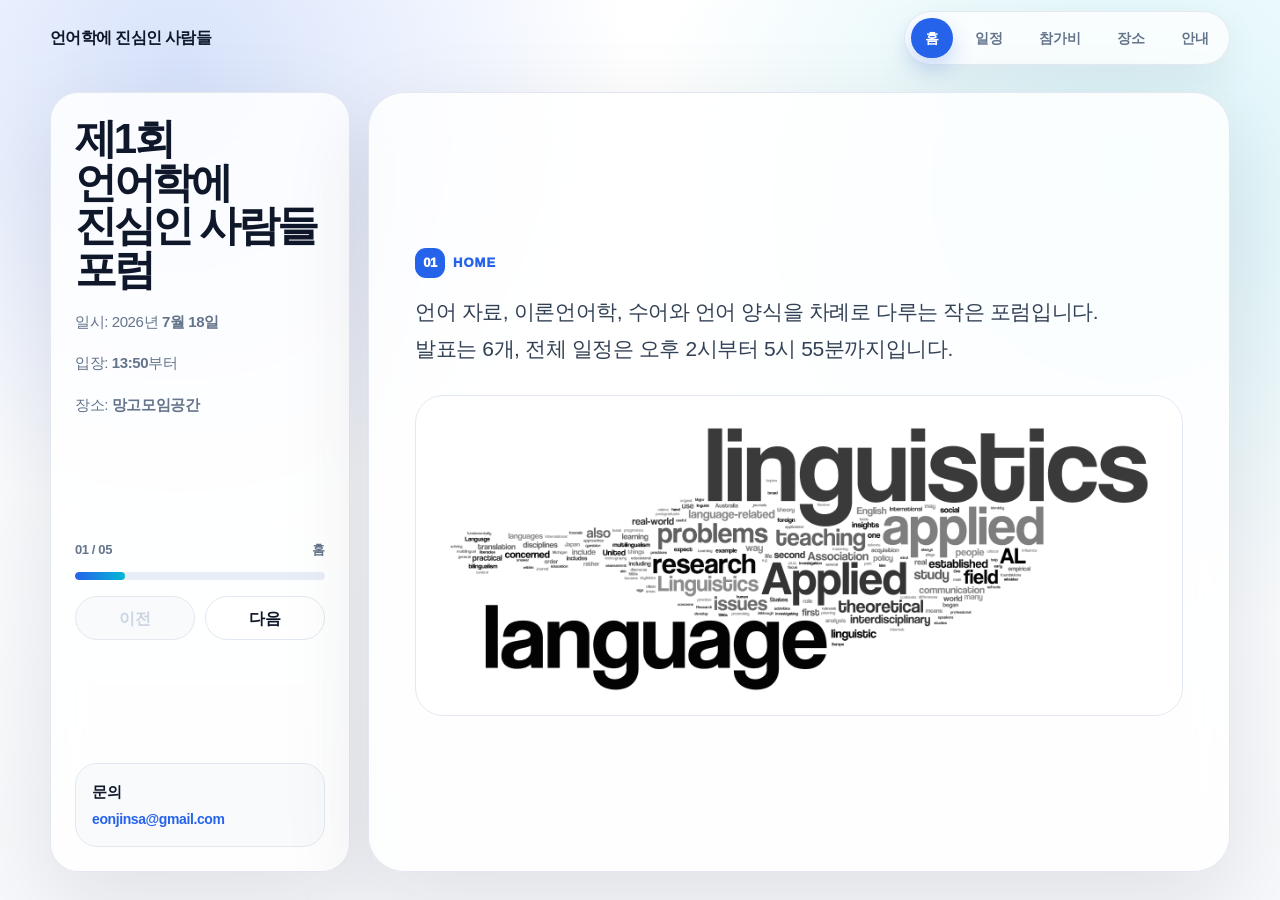
==== commit 917f4e37: "Update index.html" ====
--- a/index.html
+++ b/index.html
@@ -1,4 +1,3 @@
-
 <!doctype html>
 <html lang="ko">
 <head>
@@ -124,8 +123,8 @@
               <article class="slot">
                 <div class="time">15:25–15:50</div>
                 <div>
-                  <h3><a class="talk-link" href="talks/arabic-nonconcatenative.html">아랍어 비연결 형태론의 이론언어학적 함의</a></h3>
-                  <div class="meta">형태론 · 이론음운론 · 셈어</div>
+                  <h3><a class="talk-link" href="talks/arabic-nonconcatenative.html">비연결형태론에서 나타나는 기저형 설정의 문제와 형태론과 음운론 접면 현상: 아랍어를 중심으로</a></h3>
+                  <div class="meta">비연결형태론 · 음운론 · 아랍어 · 어휘부 · 보편문법</div>
                 </div>
               </article>
               <article class="slot">
--- a/assets/site.css
+++ b/assets/site.css
@@ -0,0 +1,976 @@
+:root {
+  --bg: #f6f8fb;
+  --panel: #ffffff;
+  --panel-2: #f8fafc;
+  --ink: #0f172a;
+  --muted: #64748b;
+  --line: #e2e8f0;
+  --accent: #2563eb;
+  --accent-dark: #1d4ed8;
+  --accent-soft: #eff6ff;
+  --cyan: #06b6d4;
+  --green: #10b981;
+  --radius: 28px;
+  --shadow: 0 30px 90px rgba(15, 23, 42, 0.10);
+}
+
+* { box-sizing: border-box; }
+
+html,
+body { height: 100%; }
+
+body {
+  margin: 0;
+  overflow: hidden;
+  background:
+    radial-gradient(circle at 14% 8%, rgba(37, 99, 235, 0.18), transparent 28rem),
+    radial-gradient(circle at 88% 18%, rgba(6, 182, 212, 0.15), transparent 30rem),
+    linear-gradient(180deg, #ffffff 0%, var(--bg) 100%);
+  color: var(--ink);
+  font-family: -apple-system, BlinkMacSystemFont, "Apple SD Gothic Neo", "Noto Sans KR", "Malgun Gothic", sans-serif;
+  line-height: 1.58;
+  letter-spacing: -0.025em;
+  word-break: keep-all;
+}
+
+button,
+a {
+  font: inherit;
+  color: inherit;
+}
+
+.app {
+  min-height: 100svh;
+  display: grid;
+  grid-template-rows: auto 1fr;
+}
+
+.topbar {
+  width: min(1180px, calc(100% - 36px));
+  margin: 0 auto;
+  min-height: 76px;
+  display: flex;
+  align-items: center;
+  justify-content: space-between;
+  gap: 24px;
+}
+
+.brand {
+  display: inline-flex;
+  align-items: center;
+  gap: 10px;
+  min-width: max-content;
+  font-weight: 900;
+  letter-spacing: -0.04em;
+}
+
+.brand a {
+  text-decoration: none;
+}
+
+.brand-mark {
+  width: 34px;
+  height: 34px;
+  display: grid;
+  place-items: center;
+  border-radius: 12px;
+  color: #fff;
+  background: linear-gradient(135deg, var(--accent), var(--cyan));
+  box-shadow: 0 10px 24px rgba(37, 99, 235, 0.22);
+  font-size: 13px;
+  letter-spacing: -0.08em;
+}
+
+.chapter-tabs {
+  display: flex;
+  align-items: center;
+  gap: 8px;
+  padding: 6px;
+  border: 1px solid rgba(226, 232, 240, 0.9);
+  border-radius: 999px;
+  background: rgba(255, 255, 255, 0.75);
+  backdrop-filter: blur(16px);
+  box-shadow: 0 14px 40px rgba(15, 23, 42, 0.06);
+}
+
+.tab {
+  display: inline-flex;
+  align-items: center;
+  justify-content: center;
+  appearance: none;
+  border: 0;
+  border-radius: 999px;
+  background: transparent;
+  color: var(--muted);
+  cursor: pointer;
+  padding: 9px 14px;
+  font-size: 14px;
+  font-weight: 800;
+  text-decoration: none;
+  transition: background 160ms ease, color 160ms ease, box-shadow 160ms ease;
+}
+
+.tab:hover {
+  color: var(--accent);
+  background: var(--accent-soft);
+}
+
+.tab.is-active {
+  color: #fff;
+  background: var(--accent);
+  box-shadow: 0 10px 22px rgba(37, 99, 235, 0.24);
+}
+
+.deck {
+  width: min(1180px, calc(100% - 36px));
+  height: calc(100svh - 76px);
+  min-height: 0;
+  margin: 0 auto;
+  padding: 16px 0 28px;
+  display: grid;
+  grid-template-columns: 300px minmax(0, 1fr);
+  gap: 18px;
+}
+
+.side,
+.panel {
+  min-height: 0;
+  border: 1px solid rgba(226, 232, 240, 0.96);
+  background: rgba(255, 255, 255, 0.84);
+  backdrop-filter: blur(18px);
+  box-shadow: var(--shadow);
+}
+
+.side {
+  border-radius: var(--radius);
+  padding: 24px;
+  display: flex;
+  flex-direction: column;
+  justify-content: space-between;
+  gap: 24px;
+}
+
+.event-label {
+  margin: 0 0 18px;
+  color: var(--accent);
+  font-size: 13px;
+  font-weight: 900;
+  letter-spacing: 0.08em;
+  text-transform: uppercase;
+}
+
+.side-title {
+  margin: 0;
+  font-size: clamp(28px, 3.6vw, 42px);
+  line-height: 1.04;
+  letter-spacing: -0.08em;
+}
+
+.side-copy {
+  margin: 18px 0 0;
+  color: var(--muted);
+  font-size: 15px;
+}
+
+.progress-wrap {
+  display: grid;
+  gap: 12px;
+}
+
+.progress-top {
+  display: flex;
+  align-items: center;
+  justify-content: space-between;
+  gap: 14px;
+  color: var(--muted);
+  font-size: 13px;
+  font-weight: 850;
+}
+
+.progress {
+  height: 8px;
+  overflow: hidden;
+  border-radius: 999px;
+  background: #e8eef7;
+}
+
+.progress span {
+  display: block;
+  width: 20%;
+  height: 100%;
+  border-radius: inherit;
+  background: linear-gradient(90deg, var(--accent), var(--cyan));
+  transition: width 260ms ease;
+}
+
+.side-actions {
+  display: grid;
+  grid-template-columns: 1fr 1fr;
+  gap: 10px;
+  margin-top: 16px;
+}
+
+.nav-button,
+.cta,
+.part-button {
+  appearance: none;
+  cursor: pointer;
+  border: 1px solid var(--line);
+  background: var(--panel);
+  border-radius: 999px;
+  font-weight: 900;
+  transition: transform 160ms ease, background 160ms ease, color 160ms ease, border-color 160ms ease, box-shadow 160ms ease;
+}
+
+.nav-button {
+  min-height: 44px;
+  color: var(--ink);
+}
+
+.nav-button:hover,
+.cta.secondary:hover,
+.part-button:hover {
+  transform: translateY(-1px);
+  border-color: rgba(37, 99, 235, 0.35);
+  color: var(--accent);
+}
+
+.nav-button:disabled {
+  cursor: not-allowed;
+  color: #cbd5e1;
+  transform: none;
+  background: #f8fafc;
+}
+
+.contact-box {
+  padding: 16px;
+  border-radius: 22px;
+  background: var(--panel-2);
+  border: 1px solid var(--line);
+  color: var(--muted);
+  font-size: 14px;
+}
+
+.contact-box strong {
+  display: block;
+  margin-bottom: 4px;
+  color: var(--ink);
+  font-size: 15px;
+}
+
+.contact-box a {
+  text-decoration: none;
+  color: var(--accent);
+  font-weight: 900;
+}
+
+.panel {
+  position: relative;
+  overflow: hidden;
+  border-radius: calc(var(--radius) + 8px);
+}
+
+.chapter {
+  height: 100%;
+  padding: clamp(26px, 4vw, 46px);
+  display: grid;
+  align-content: center;
+  gap: 28px;
+  animation: chapterIn 260ms ease both;
+}
+
+.chapter[hidden] { display: none !important; }
+
+@keyframes chapterIn {
+  from { opacity: 0; transform: translateX(18px); }
+  to { opacity: 1; transform: translateX(0); }
+}
+
+.chapter-header {
+  display: flex;
+  align-items: flex-start;
+  justify-content: space-between;
+  gap: 24px;
+}
+
+.chapter-kicker {
+  display: inline-flex;
+  align-items: center;
+  gap: 8px;
+  margin-bottom: 16px;
+  color: var(--accent);
+  font-size: 13px;
+  font-weight: 950;
+  letter-spacing: 0.08em;
+  text-transform: uppercase;
+}
+
+.chapter-number {
+  width: 30px;
+  height: 30px;
+  display: inline-grid;
+  place-items: center;
+  border-radius: 11px;
+  color: #fff;
+  background: var(--accent);
+  letter-spacing: -0.04em;
+}
+
+h1,
+h2,
+h3,
+p { margin-top: 0; }
+
+h1 {
+  max-width: 760px;
+  margin-bottom: 20px;
+  font-size: clamp(46px, 7vw, 82px);
+  line-height: 0.98;
+  letter-spacing: -0.09em;
+}
+
+h2 {
+  margin-bottom: 12px;
+  font-size: clamp(34px, 5vw, 64px);
+  line-height: 1.02;
+  letter-spacing: -0.085em;
+}
+
+.lead {
+  max-width: 720px;
+  margin-bottom: 0;
+  color: #334155;
+  font-size: clamp(17px, 2vw, 21px);
+  line-height: 1.72;
+}
+
+.mini-note {
+  color: var(--muted);
+  font-size: 14px;
+  font-weight: 800;
+}
+
+.hero-actions {
+  display: flex;
+  flex-wrap: wrap;
+  gap: 10px;
+  margin-top: 26px;
+}
+
+.cta {
+  min-height: 46px;
+  padding: 0 18px;
+  text-decoration: none;
+  display: inline-flex;
+  align-items: center;
+  justify-content: center;
+}
+
+.cta.primary {
+  border-color: transparent;
+  color: #fff;
+  background: var(--accent);
+  box-shadow: 0 14px 30px rgba(37, 99, 235, 0.25);
+}
+
+.cta.primary:hover {
+  background: var(--accent-dark);
+  transform: translateY(-1px);
+}
+
+.cta.secondary {
+  color: var(--ink);
+  background: #fff;
+}
+
+.summary-grid {
+  display: grid;
+  grid-template-columns: repeat(4, minmax(0, 1fr));
+  gap: 10px;
+}
+
+.summary-card,
+.info-card,
+.fee-card,
+.route-card,
+.slot,
+.notice-card,
+.abstract-card {
+  border: 1px solid var(--line);
+  border-radius: 22px;
+  background: #fff;
+}
+
+.summary-card {
+  padding: 18px;
+  min-height: 118px;
+}
+
+.label {
+  display: block;
+  margin-bottom: 10px;
+  color: var(--muted);
+  font-size: 13px;
+  font-weight: 850;
+}
+
+.value {
+  display: block;
+  font-size: 18px;
+  font-weight: 950;
+  line-height: 1.35;
+  letter-spacing: -0.045em;
+}
+
+.two-col {
+  display: grid;
+  grid-template-columns: 0.88fr 1.12fr;
+  gap: 18px;
+  align-items: start;
+}
+
+.info-card { padding: 22px; }
+
+.info-card strong {
+  display: block;
+  margin-bottom: 10px;
+  font-size: 18px;
+  letter-spacing: -0.05em;
+}
+
+.info-card p,
+.route-card p,
+.notice-card p { margin-bottom: 0; color: var(--muted); }
+
+.fee-grid {
+  display: grid;
+  grid-template-columns: repeat(3, minmax(0, 1fr));
+  gap: 12px;
+}
+
+.fee-card {
+  position: relative;
+  overflow: hidden;
+  padding: 24px;
+  min-height: 190px;
+}
+
+.fee-card::after {
+  content: "";
+  position: absolute;
+  width: 136px;
+  height: 136px;
+  right: -58px;
+  bottom: -62px;
+  border-radius: 999px;
+  background: rgba(37, 99, 235, 0.10);
+}
+
+.fee-card:nth-child(2)::after { background: rgba(6, 182, 212, 0.12); }
+.fee-card:nth-child(3)::after { background: rgba(16, 185, 129, 0.12); }
+
+.fee-card strong {
+  display: block;
+  margin-bottom: 18px;
+  color: var(--muted);
+  font-size: 14px;
+}
+
+.fee-card span {
+  display: block;
+  color: var(--accent);
+  font-size: clamp(34px, 5vw, 48px);
+  font-weight: 950;
+  line-height: 1;
+  letter-spacing: -0.08em;
+}
+
+.fee-card p {
+  position: relative;
+  z-index: 1;
+  margin: 18px 0 0;
+  color: var(--muted);
+  font-size: 14px;
+}
+
+.part-tabs {
+  display: flex;
+  flex-wrap: wrap;
+  gap: 8px;
+  margin-bottom: 16px;
+}
+
+.part-button {
+  padding: 9px 14px;
+  color: var(--muted);
+  font-size: 14px;
+  background: #fff;
+}
+
+.part-button.is-active {
+  color: #fff;
+  border-color: transparent;
+  background: var(--accent);
+  box-shadow: 0 10px 22px rgba(37, 99, 235, 0.20);
+}
+
+.part-panel[hidden] { display: none !important; }
+
+.schedule-box { display: grid; gap: 10px; }
+
+.slot {
+  display: grid;
+  grid-template-columns: 128px minmax(0, 1fr);
+  gap: 18px;
+  padding: 16px 18px;
+}
+
+.time {
+  color: var(--accent);
+  font-variant-numeric: tabular-nums;
+  font-weight: 950;
+  white-space: nowrap;
+}
+
+.slot h3 {
+  margin: 0;
+  font-size: 18px;
+  font-weight: 850;
+  line-height: 1.45;
+  letter-spacing: -0.045em;
+}
+
+.talk-link {
+  position: relative;
+  display: inline-flex;
+  align-items: baseline;
+  gap: 8px;
+  color: var(--ink);
+  text-decoration: none;
+  transition: color 160ms ease;
+}
+
+.talk-link::after {
+  content: "발표 소개";
+  flex: 0 0 auto;
+  align-self: center;
+  padding: 4px 8px;
+  border-radius: 999px;
+  color: var(--accent);
+  background: var(--accent-soft);
+  font-size: 12px;
+  font-weight: 950;
+  letter-spacing: -0.02em;
+  opacity: 0.95;
+}
+
+.talk-link:hover,
+.talk-link:focus-visible {
+  color: var(--accent);
+}
+
+.meta {
+  margin-top: 6px;
+  color: var(--muted);
+  font-size: 14px;
+}
+
+.muted-row { background: var(--panel-2); }
+.muted-row .time,
+.muted-row h3 { color: var(--muted); }
+
+.route-layout {
+  display: grid;
+  grid-template-columns: minmax(0, 0.9fr) minmax(0, 1.1fr);
+  gap: 18px;
+  align-items: start;
+}
+
+.route-card { padding: 22px; }
+
+.address {
+  margin: 0 0 18px;
+  font-size: clamp(24px, 3vw, 34px);
+  font-weight: 950;
+  line-height: 1.25;
+  letter-spacing: -0.075em;
+}
+
+.route-list {
+  margin: 0;
+  padding: 0;
+  list-style: none;
+  display: grid;
+  gap: 10px;
+  counter-reset: step;
+}
+
+.route-list li {
+  position: relative;
+  padding-left: 34px;
+  color: var(--muted);
+}
+
+.route-list li::before {
+  content: counter(step);
+  counter-increment: step;
+  position: absolute;
+  top: 1px;
+  left: 0;
+  width: 22px;
+  height: 22px;
+  display: grid;
+  place-items: center;
+  border-radius: 8px;
+  color: #fff;
+  background: var(--accent);
+  font-size: 12px;
+  font-weight: 950;
+}
+
+.map-card {
+  overflow: hidden;
+  border: 1px solid var(--line);
+  border-radius: 24px;
+  background: #eef4ff;
+}
+
+.map-card img {
+  display: block;
+  width: 100%;
+  height: min(42vh, 360px);
+  object-fit: cover;
+}
+
+.chapter[data-panel="intro"] {
+  grid-template-rows: auto auto;
+  align-content: center;
+}
+
+.linguistics-card {
+  width: min(100%, 900px);
+  margin: 0 auto;
+  padding: clamp(8px, 1.4vw, 16px);
+  overflow: hidden;
+  border: 1px solid var(--line);
+  border-radius: 28px;
+  background: #fff;
+}
+
+.linguistics-card img {
+  display: block;
+  width: 100%;
+  height: auto;
+  object-fit: contain;
+  object-position: center;
+}
+
+.map-card figcaption,
+.map-fallback {
+  padding: 12px 14px;
+  color: var(--muted);
+  font-size: 13px;
+}
+
+.map-fallback {
+  display: none;
+  min-height: 240px;
+  place-items: center;
+  text-align: center;
+}
+
+.map-card.missing .map-fallback { display: grid; }
+
+.notice-grid {
+  display: grid;
+  grid-template-columns: repeat(3, minmax(0, 1fr));
+  gap: 12px;
+}
+
+.notice-card {
+  padding: 22px;
+  min-height: 170px;
+}
+
+.notice-card strong {
+  display: block;
+  margin-bottom: 12px;
+  font-size: 20px;
+  letter-spacing: -0.055em;
+}
+
+.email-link {
+  display: inline-flex;
+  align-items: center;
+  gap: 8px;
+  margin-top: 14px;
+  padding: 10px 14px;
+  border-radius: 999px;
+  color: #fff;
+  background: var(--accent);
+  text-decoration: none;
+  font-weight: 900;
+}
+
+.chapter-footer {
+  display: flex;
+  align-items: center;
+  justify-content: space-between;
+  gap: 16px;
+  padding-top: 2px;
+  color: var(--muted);
+  font-size: 13px;
+  font-weight: 800;
+}
+
+.mobile-tabs { display: none; }
+
+body.talk-page {
+  min-height: 100%;
+  overflow: auto;
+}
+
+.talk-shell {
+  width: min(1180px, calc(100% - 36px));
+  min-height: calc(100svh - 76px);
+  margin: 0 auto;
+  padding: 16px 0 36px;
+  display: grid;
+  grid-template-columns: 300px minmax(0, 1fr);
+  gap: 18px;
+}
+
+.talk-page .panel {
+  overflow: visible;
+}
+
+.talk-side {
+  align-self: start;
+  position: sticky;
+  top: 16px;
+}
+
+.talk-side .side-title {
+  font-size: clamp(25px, 2.8vw, 34px);
+}
+
+.talk-tags {
+  display: flex;
+  flex-wrap: wrap;
+  gap: 8px;
+  margin-top: 18px;
+}
+
+.talk-tags span,
+.talk-badges span {
+  display: inline-flex;
+  align-items: center;
+  min-height: 32px;
+  padding: 6px 10px;
+  border-radius: 999px;
+  color: var(--accent);
+  background: var(--accent-soft);
+  font-size: 13px;
+  font-weight: 900;
+}
+
+.talk-content {
+  padding: clamp(26px, 4vw, 46px);
+}
+
+.talk-title {
+  max-width: 900px;
+  margin-bottom: 18px;
+  font-size: clamp(34px, 5.4vw, 62px);
+  line-height: 1.05;
+  letter-spacing: -0.085em;
+}
+
+.talk-badges {
+  display: flex;
+  flex-wrap: wrap;
+  gap: 8px;
+  margin: 0 0 26px;
+}
+
+.abstract-card {
+  padding: clamp(20px, 3vw, 30px);
+  margin-top: 14px;
+}
+
+.abstract-card h2 {
+  margin-bottom: 16px;
+  font-size: clamp(24px, 3.3vw, 38px);
+  line-height: 1.12;
+}
+
+.abstract-card p {
+  margin-bottom: 1em;
+  color: #334155;
+  font-size: clamp(16px, 1.6vw, 18px);
+  line-height: 1.86;
+}
+
+.abstract-card p:last-child { margin-bottom: 0; }
+
+.references {
+  margin: 0;
+  padding-left: 1.25rem;
+  display: grid;
+  gap: 10px;
+  color: #334155;
+  font-size: 15px;
+  line-height: 1.65;
+  word-break: normal;
+  overflow-wrap: anywhere;
+}
+
+.references a {
+  color: var(--accent);
+  font-weight: 850;
+  text-decoration-thickness: 0.08em;
+  text-underline-offset: 0.18em;
+}
+
+.back-row {
+  display: flex;
+  flex-wrap: wrap;
+  gap: 10px;
+  margin-top: 22px;
+}
+
+@media (max-width: 980px) {
+  body { overflow: hidden; }
+  body.talk-page { overflow: auto; }
+
+  .topbar { min-height: 68px; }
+  .chapter-tabs { display: none; }
+
+  .mobile-tabs {
+    display: flex;
+    gap: 8px;
+    overflow-x: auto;
+    padding: 0 0 8px;
+    scrollbar-width: none;
+  }
+
+  .mobile-tabs::-webkit-scrollbar { display: none; }
+
+  .deck {
+    height: calc(100svh - 68px);
+    padding: 10px 0 18px;
+    grid-template-columns: 1fr;
+    grid-template-rows: auto 1fr;
+  }
+
+  .side {
+    padding: 14px;
+    border-radius: 22px;
+    gap: 12px;
+  }
+
+  .side-main { display: none; }
+  .contact-box { display: none; }
+  .side-actions { margin-top: 0; }
+
+  .panel {
+    overflow-y: auto;
+    -webkit-overflow-scrolling: touch;
+    border-radius: 24px;
+  }
+
+  .chapter {
+    min-height: 100%;
+    height: auto;
+    align-content: start;
+    padding: 24px;
+  }
+
+  .chapter[data-panel="intro"] {
+    grid-template-rows: auto auto;
+  }
+
+  .summary-grid,
+  .fee-grid,
+  .route-layout,
+  .notice-grid,
+  .two-col {
+    grid-template-columns: 1fr;
+  }
+
+  .slot {
+    grid-template-columns: 1fr;
+    gap: 5px;
+  }
+
+  .talk-link {
+    display: inline;
+  }
+
+  .talk-link::after {
+    margin-left: 8px;
+    vertical-align: middle;
+  }
+
+  .talk-shell {
+    width: min(1180px, calc(100% - 22px));
+    min-height: 0;
+    padding: 10px 0 22px;
+    grid-template-columns: 1fr;
+  }
+
+  .talk-page .side-main {
+    display: block;
+  }
+
+  .talk-page .contact-box {
+    display: none;
+  }
+
+  .talk-side {
+    position: static;
+  }
+
+  .talk-content {
+    padding: 24px;
+  }
+}
+
+@media (max-width: 620px) {
+  .topbar,
+  .deck,
+  .talk-shell {
+    width: min(100% - 22px, 1180px);
+  }
+
+  .brand span:last-child {
+    max-width: 220px;
+    overflow: hidden;
+    text-overflow: ellipsis;
+    white-space: nowrap;
+  }
+
+  h1 { font-size: clamp(38px, 13vw, 60px); }
+  h2 { font-size: clamp(32px, 11vw, 48px); }
+
+  .summary-card,
+  .fee-card,
+  .info-card,
+  .route-card,
+  .notice-card,
+  .abstract-card {
+    padding: 18px;
+  }
+
+  .talk-title {
+    font-size: clamp(31px, 11vw, 48px);
+  }
+}
+
+@media (prefers-reduced-motion: reduce) {
+  *, *::before, *::after {
+    animation-duration: 1ms !important;
+    transition-duration: 1ms !important;
+    scroll-behavior: auto !important;
+  }
+}
